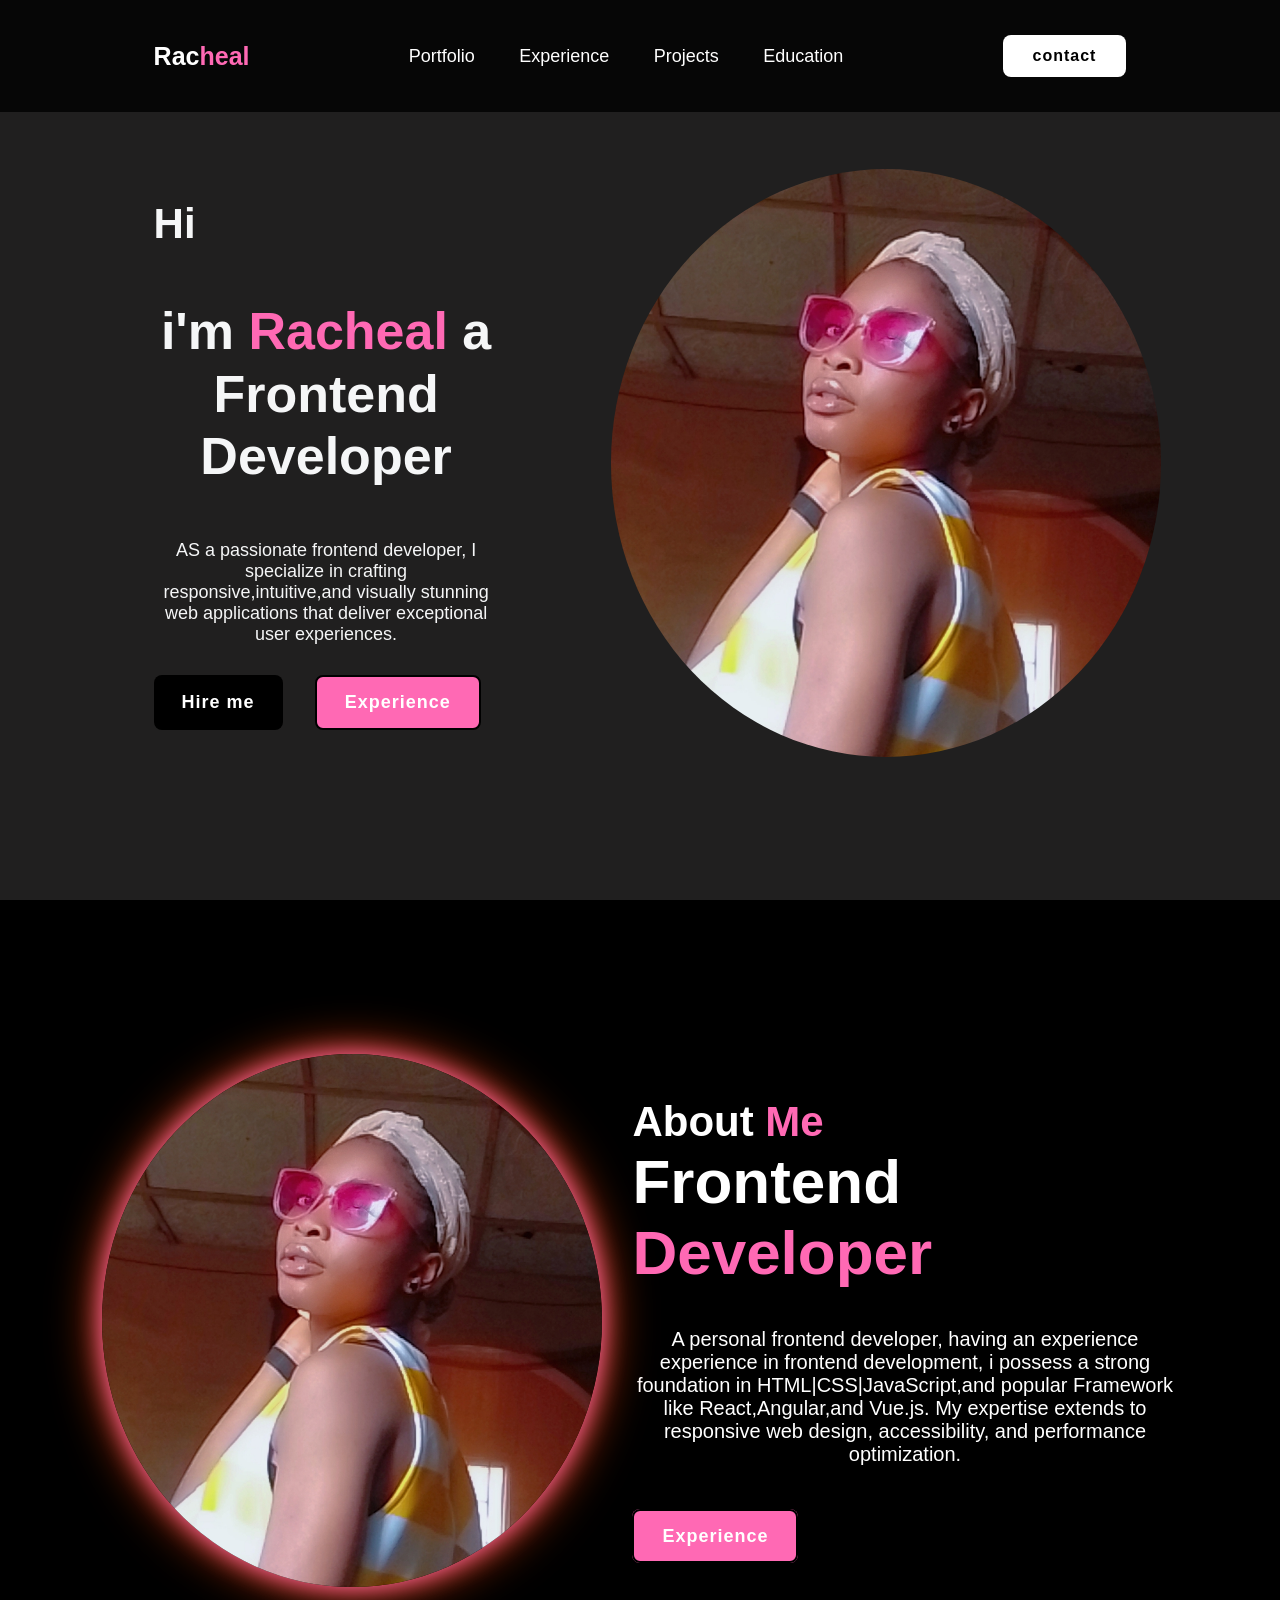
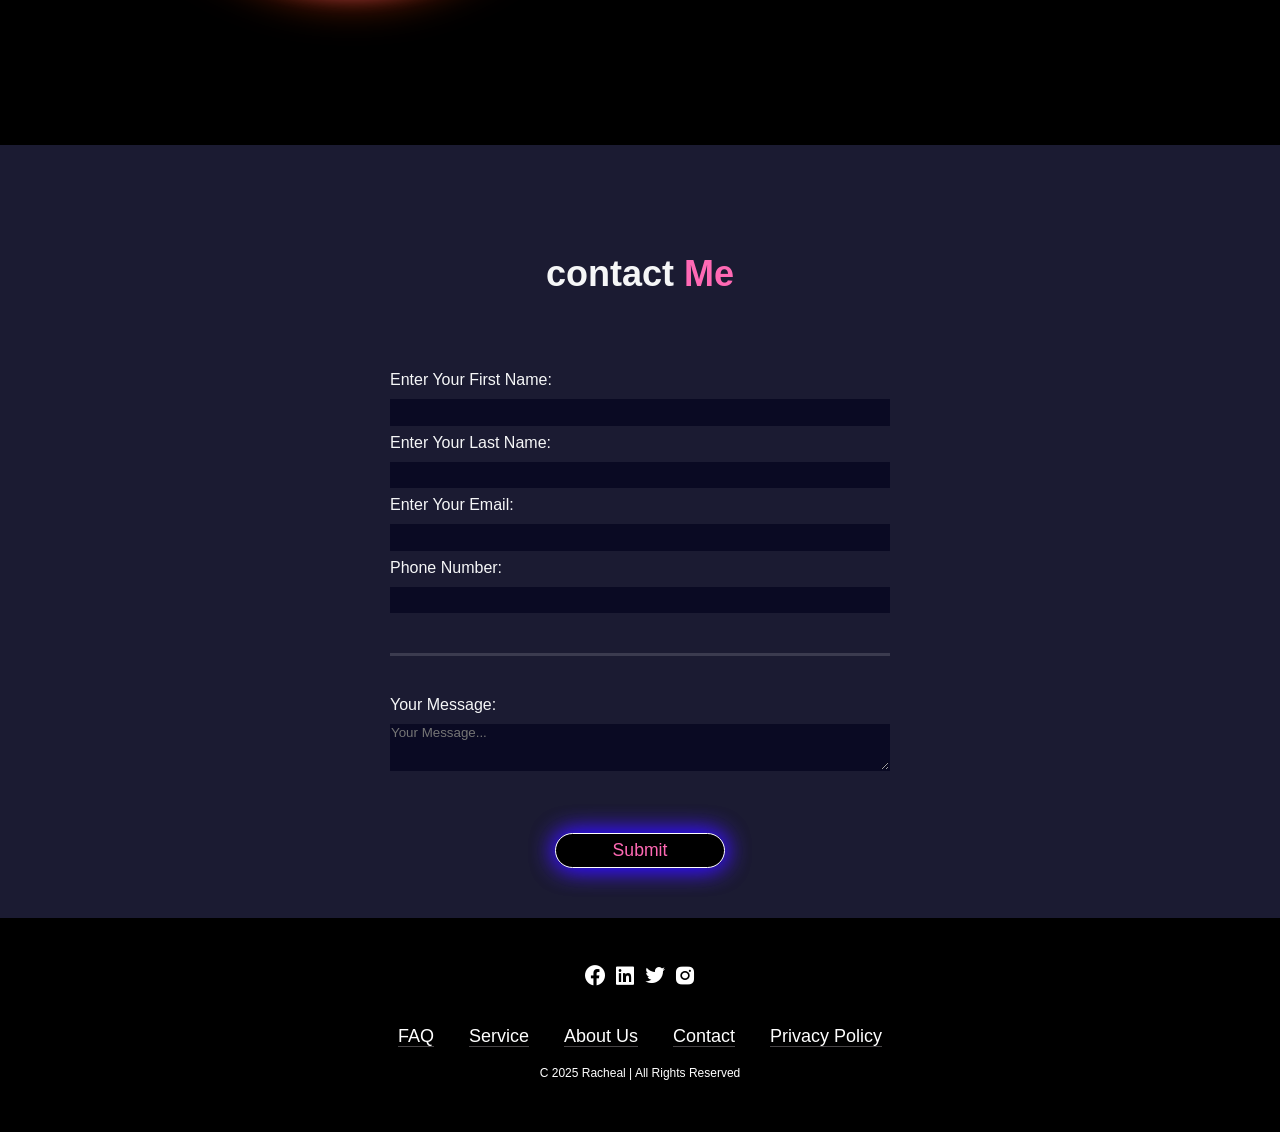
==== Portfolio.html @ 6a811cf7 "my portfolio" ====
<!DOCTYPE html>
<html lang="en">
  <head>
    <meta charset="UTF-8" />
    <meta name="viewport" content="width=device-width, initial-scale=1.0" />
    <title>My Portfolio</title>
    <link
      href="https://unpkg.com/boxicons@2.1.4/css/boxicons.min.css"
      rel="stylesheet"
    />
    <link rel="stylesheet" href="style.css" />
  </head>
  <body>
    <header class="header">
      <a href="#" class="logo">Rac<span>heal</span></a>

      <nav class="navbar">
        <a href="#" class="active">Portfolio</a>
        <a href="#">Experience</a>
        <a href="#">Projects</a>
        <a href="#">Education </a>
      </nav>

      <a href="#" class="contact">contact</a>
    </header>

    <section class="home">
      <div class="home-content">
        <h3>Hi</h3>

        <h1>i'm <span>Racheal</span> a Frontend Developer</h1>

        <p>
          AS a passionate frontend developer, I specialize in crafting responsive,intuitive,and visually stunning web applications that deliver exceptional user experiences.
        </p>

        <div class="btn-box">
          <button class="btn-1">Hire me</button>
          <button class="btn-2">Experience</button>
        </div>
      </div>
      <div class="img-box">
        <img src="image1.jpg" alt="" />
      </div>
    </section>

    <section class="about">
      <div class="about-img">
        <img src="image1.jpg" />
      </div>

      <div class="about-content">
        <h2 class="heading">About  <span>Me</span></h2>
        <h3>Frontend <span>Developer</span></h3>
        <p>
          A personal frontend developer, having an experience experience in frontend development, i possess a strong foundation in HTML|CSS|JavaScript,and popular Framework like React,Angular,and Vue.js. My expertise extends to responsive web design, accessibility, and performance optimization.
        </p>
        <a href="#" class="btn-2">Experience</a>
      </div>
    </section>

    <section class="contact-form">
      <h2 class="contact-me">contact <span>Me</span></h2>
      <form action='#'>
        <fieldset>
          <label for="first-name">Enter Your First Name: <input id="first-name" name="first-name" type="text" required /></label>
          <label for="last-name">Enter Your Last Name: <input id="last-name" name="last-name" type="text" required /></label>
          <label for="email">Enter Your Email: <input id="email" name="email" type="email" required /></label>
          <label for="number">Phone Number:
            <input id="number" name="number" type="number" required>
          </label>
        </fieldset>
        <fieldset>
          </label>
          <label for="Message">Your Message:
            <textarea id="message" name="message" rows="3" cols="30" placeholder="Your Message..."></textarea>
          </label>
        </fieldset>
        </label>
        <input type="submit" value="Submit" />
      </form>
    </section>

    <footer class="footer">
      <div class="social">
        <a href="#"><i class="bx bxl-facebook-circle"></i></a>
        <a href="#"><i class="bx bxl-linkedin-square"></i></a>
        <a href="#"><i class="bx bxl-twitter"></i></a>
        <a href="#"><i class="bx bxl-instagram-alt"></i></a>
      </div>

      <ul>
        <li>
          <a href="#">FAQ</a>
        </li>
        <li>
          <a href="#">Service</a>
        </li>
        <li>
          <a href="#">About Us</a>
        </li>
        <li>
          <a href="#">Contact</a>
        </li>
        <li>
          <a href="#">Privacy Policy</a>
        </li>
      </ul>

      <p class="copyright">C 2025 Racheal | All Rights Reserved</p>
    </footer>
  </body>
</html>
---- style.css ----
* {
    margin: 0;
    padding: 0;
    box-sizing: border-box;
    font-family: 'poppins', sans-serif;
    text-decoration: none;
    list-style: none;
}

.header {
    position: fixed;
    top: 0;
    left: 0;
    width: 100%;
    padding: 35px 12%;
    background: rgba(0, 0, 0, 0.8);
    backdrop-filter: blur(10px);
    display: flex;
    justify-content: space-between;
    align-items: center;
    z-index: 100;
}

.logo {
    font-size: 25px;
    color: white;
    font-weight: 600;
    transition: 0.3s ease;
}

.logo:hover {
    color: hotpink;
    text-shadow: 0 0 25px orangered,
        0 0 25px orangered;
    transform: scale(1, 1);
}

span {
    color: hotpink;
}

.navbar a {
    font-size: 18px;
    color: white;
    font-weight: 500;
    margin: 0 20px;
    border-bottom: 3px solid transparent;
    transition: 0.3s ease;
}

.navbar a:hover .navbar a:active {
    color: hotpink;
    border-radius: 3px solid hotpink;
}

.contact {
    padding: 10px 28px;
    background-color: white;
    color: black;
    border: 2px solid transparent;
    border-radius: 8px;
    font-size: 16px;
    letter-spacing: 1px;
    font-weight: 600;
    transition: 0.3s ease;
}

.contact:hover {
    background-color: hotpink;
    box-shadow: 0 0 25px orangered;
}

.home {
    width: 100%;
    min-height: 100vh;
    background: rgb(32, 31, 31);
    display: flex;
    align-items: center;
    gap: 7em;
    padding: 30px 12% 0;
}

.home-content {
    max-width: 800px;
}

.home-content h3 {
    font-size: 42px;
}

.home-content h1 {
    font-size: 52px;
    line-height: 1.2;
}

.home-content p {
    font-size: 18px;
    margin: 25px 0 30px;
}

.btn-box {
    width: 345px;
    display: flex;
    gap: 2em;
}

.btn-1 {
    padding: 15px 28px;
    background-color: black;
    color: white;
    border: 2px transparent;
    border-radius: 8px;
    font-size: 18px;
    letter-spacing: 1px;
    font-weight: 600;
    transition: o.3 ease;
    cursor: pointer;
}

.btn-1:hover {
    background-color: white;
    color: black;
    border: 2px solid black;
}

.btn-2 {
    padding: 15px 28px;
    background-color: hotpink;
    color: white;
    border: 2px solid black;
    border-radius: 8px;
    font-size: 18px;
    letter-spacing: 1px;
    font-weight: 600;
    transition: o.3 ease;
    cursor: pointer;
}

.btn-2:hover {
    background-color: white;
    color: hotpink;
}

.img-box img {
    border-radius: 50%;
    width: 550px;
    justify-content: flex-end;
}

::-webkit-scrollbar {
    width: 15px;
}

::-webkit-scrollbar-thumb {
    background-color: hotpink;
}

::-webkit-scrollbar-track {
    background-color: rgba(0, 0, 0, 0.6);
    width: 50px;
}

.about {
    display: flex;
    justify-content: space-evenly;
    align-items: center;
    padding: 12% 8%;
    row-gap: 20px;
    column-gap: 30px;
    background: black;
}

.about-img img {
    position: relative;
    width: 500px;
    box-shadow: 0 0 25px hotpink,
        0 0 50px orangered;
    border-radius: 50%;
}

.about-content h2 {
    text-align: left;
    color: white;
    font-size: 42px;
}

.about-content h3 {
    font-size: 62px;
    color: white;
}

.about-content p {
    color: white;
    font-size: 20px;
    margin: 2em 0 3em;
}

.contact-form h2 {
    text-align: center;
    margin-top: 3em;
    margin-bottom: 1em;
    font-size: 36px;
}

body {
    width: 100%;
    height: 100vh;
    margin: 0;
    background-color: #1b1b32;
    color: #f5f6f7;
    font-family: Tahoma;
    font-size: 16px;
  }
  
  h1, p {
    margin: 1em auto;
    text-align: center;
  }
  
  form {
    width: 60vw;
    max-width: 500px;
    min-width: 300px;
    margin: 0 auto;
    padding-bottom: 2em;
  }
  
  fieldset {
    border: none;
    padding: 2rem 0;
    border-bottom: 3px solid #3b3b4f;
  }
  
  fieldset:last-of-type {
    border-bottom: none;
  }
  
  label {
    display: block;
    margin: 0.5rem 0;
  }
  
  input,
  textarea,
  select {
    margin: 10px 0 0 0;
    width: 100%;
    min-height: 2em;
  }
  
  input, textarea {
    background-color: #0a0a23;
    border: 1px solid #0a0a23;
    color: #ffffff;
  }
  
  .inline {
    width: unset;
    margin: 0 0.5em 0 0;
    vertical-align: middle;
  }
  
  input[type="submit"] {
    display: block;
    width: 30px;
    margin: 1em auto;
    height: 2em;
    font-size: 1.1rem;
    background-color: black;
    border-color: white;
    min-width: 170px;
    color: hotpink;
    border-radius: 30px;
    box-shadow: 0 0 25px blue,
        0 0 25px blueviolet;
  }
  input[type="submit"]:hover{
    color: black;
    background-color: hotpink;
    box-shadow: 0 0 25px rgb(21, 122, 204),
    0 0 25px rgb(87, 62, 83);
  }
  
.footer {
    position: relative;
    bottom: 0;
    width: 100%;
    padding: 40px 0;
    background-color: black;
}

.footer .social {
    text-align: center;
    padding-bottom: 25px;
    color: white;
}

.footer .social a {
    font-size: 24px;
    color: white;
    line-height: 38px;
    display: inline-block;
    text-align: center;
    border-radius: 50%;
    margin: 0.8px;
    box-shadow: inset(0 0 10px orangered, 0 0 10px pink);
}

.footer .social a:hover {
    transform: scale(1, 1)translateY(-10px);
    color: blue;
    border: 1px solid;
}

.footer ul {
    margin-top: 0;
    padding: 0;
    font-size: 18px;
    line-height: 1.6;
    margin-bottom: 0;
    text-align: center;
}

.footer ul li a {
    color: white;
    border-bottom: 3px solid transparent;
    transition: 0.3s ease;
}

.footer ul li a {
    border-bottom: 1px solid rgb(71, 68, 70);
}

.footer ul li {
    display: inline-block;
    padding: 0 15px;
}

.footer .copyright {
    margin-top: 15px;
    text-align: center;
    font-size: 12px;
    color: white;
}
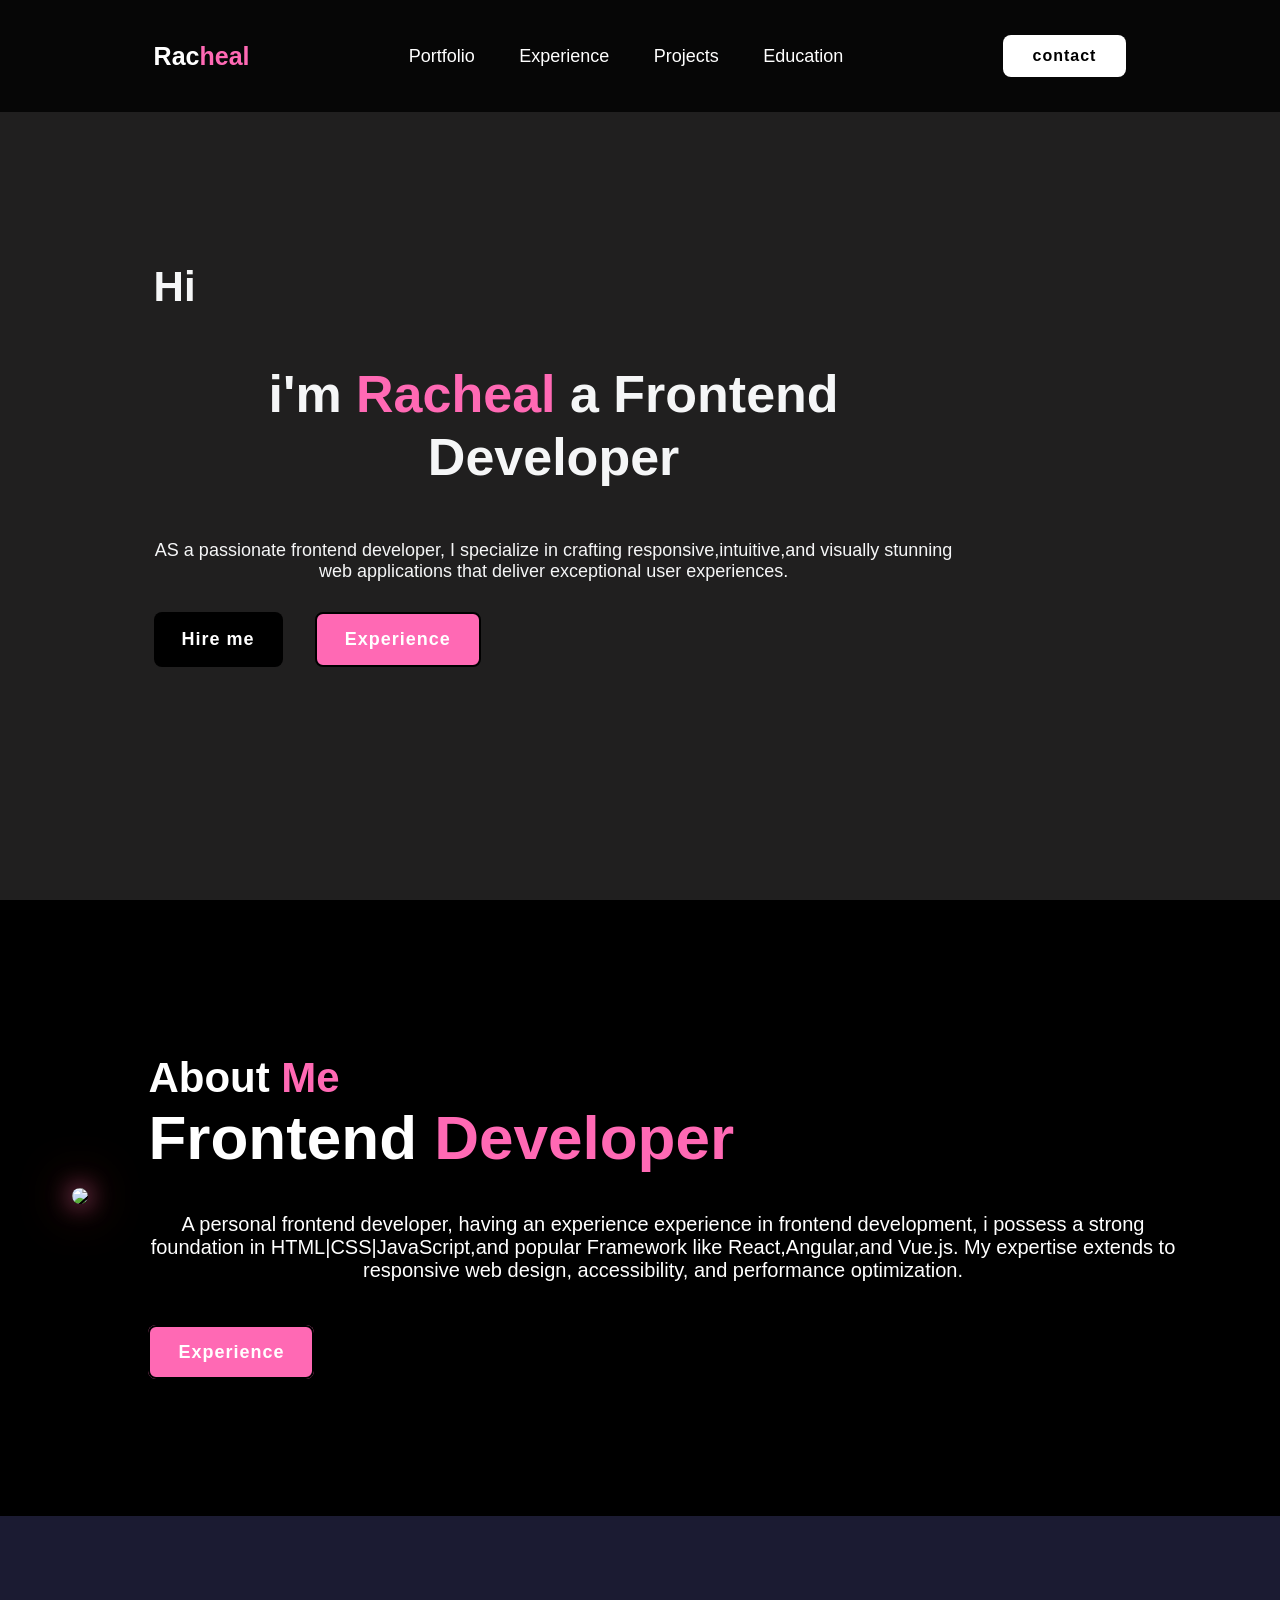
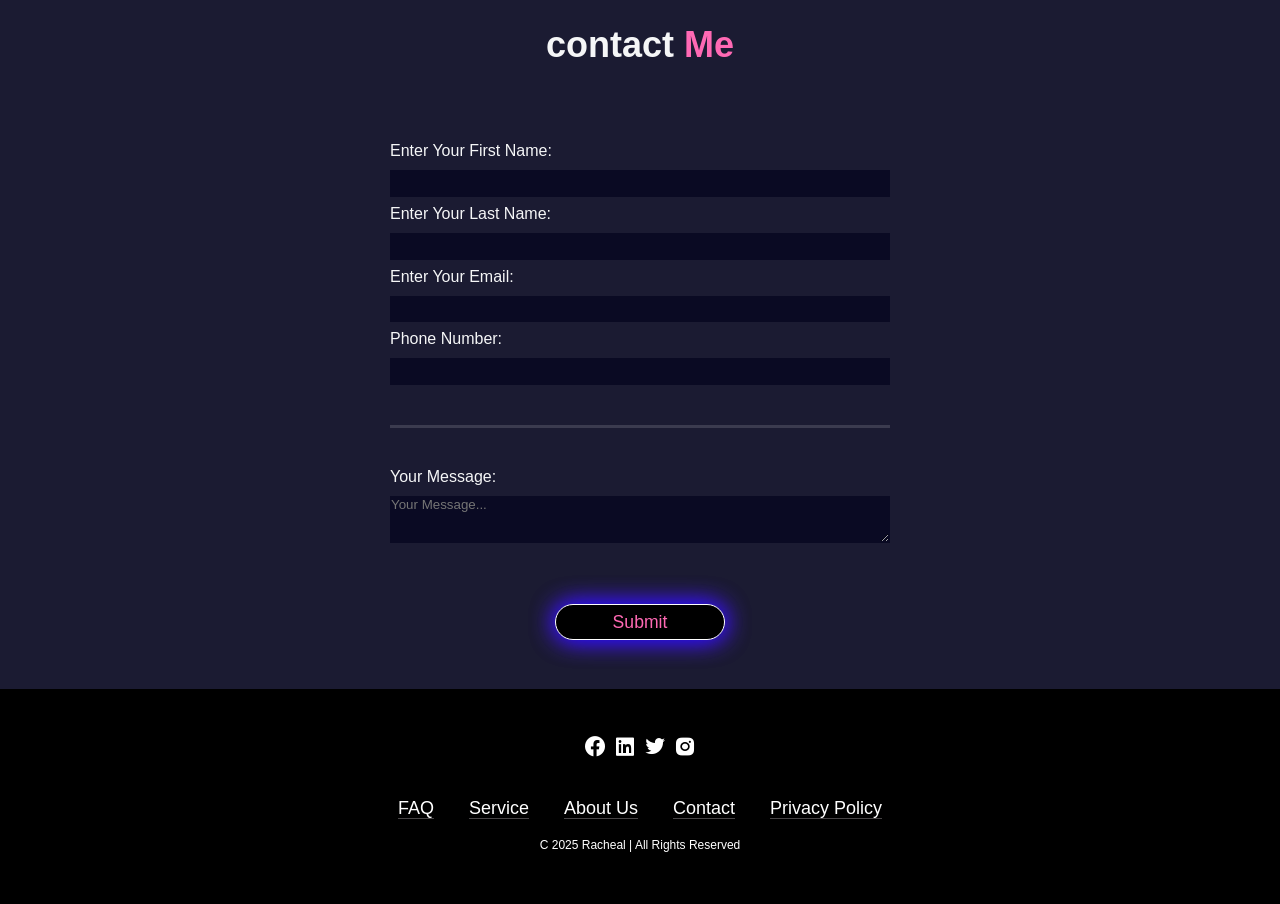
==== commit b81e183b: "calculator" ====
--- a/Portfolio.html
+++ b/Portfolio.html
@@ -83,10 +83,11 @@
 
     <footer class="footer">
       <div class="social">
-        <a href="#"><i class="bx bxl-facebook-circle"></i></a>
-        <a href="#"><i class="bx bxl-linkedin-square"></i></a>
+        <a href="https://www.facebook.com/destiny.olayode"><i class="bx bxl-facebook-circle"></i></a>
+        <a href="https://www.linkedin.com/in/racheal-oluwayemisi-olayode-3060a0340?utm_source=share&utm_campaign=share
+        -via&utm_content=profile&utm_medium=android_app"><i class="bx bxl-linkedin-square"></i></a>
         <a href="#"><i class="bx bxl-twitter"></i></a>
-        <a href="#"><i class="bx bxl-instagram-alt"></i></a>
+        <a href="https://www.instagram.com/oluwayemisi_01?igsh=MWUya2tvc2FwM2htbg"><i class="bx bxl-instagram-alt"></i></a>
       </div>
 
       <ul>
--- a/style.css
+++ b/style.css
@@ -176,6 +176,8 @@
     box-shadow: 0 0 25px hotpink,
         0 0 50px orangered;
     border-radius: 50%;
+    right: 30px;
+    bottom: 10px;
 }
 
 .about-content h2 {
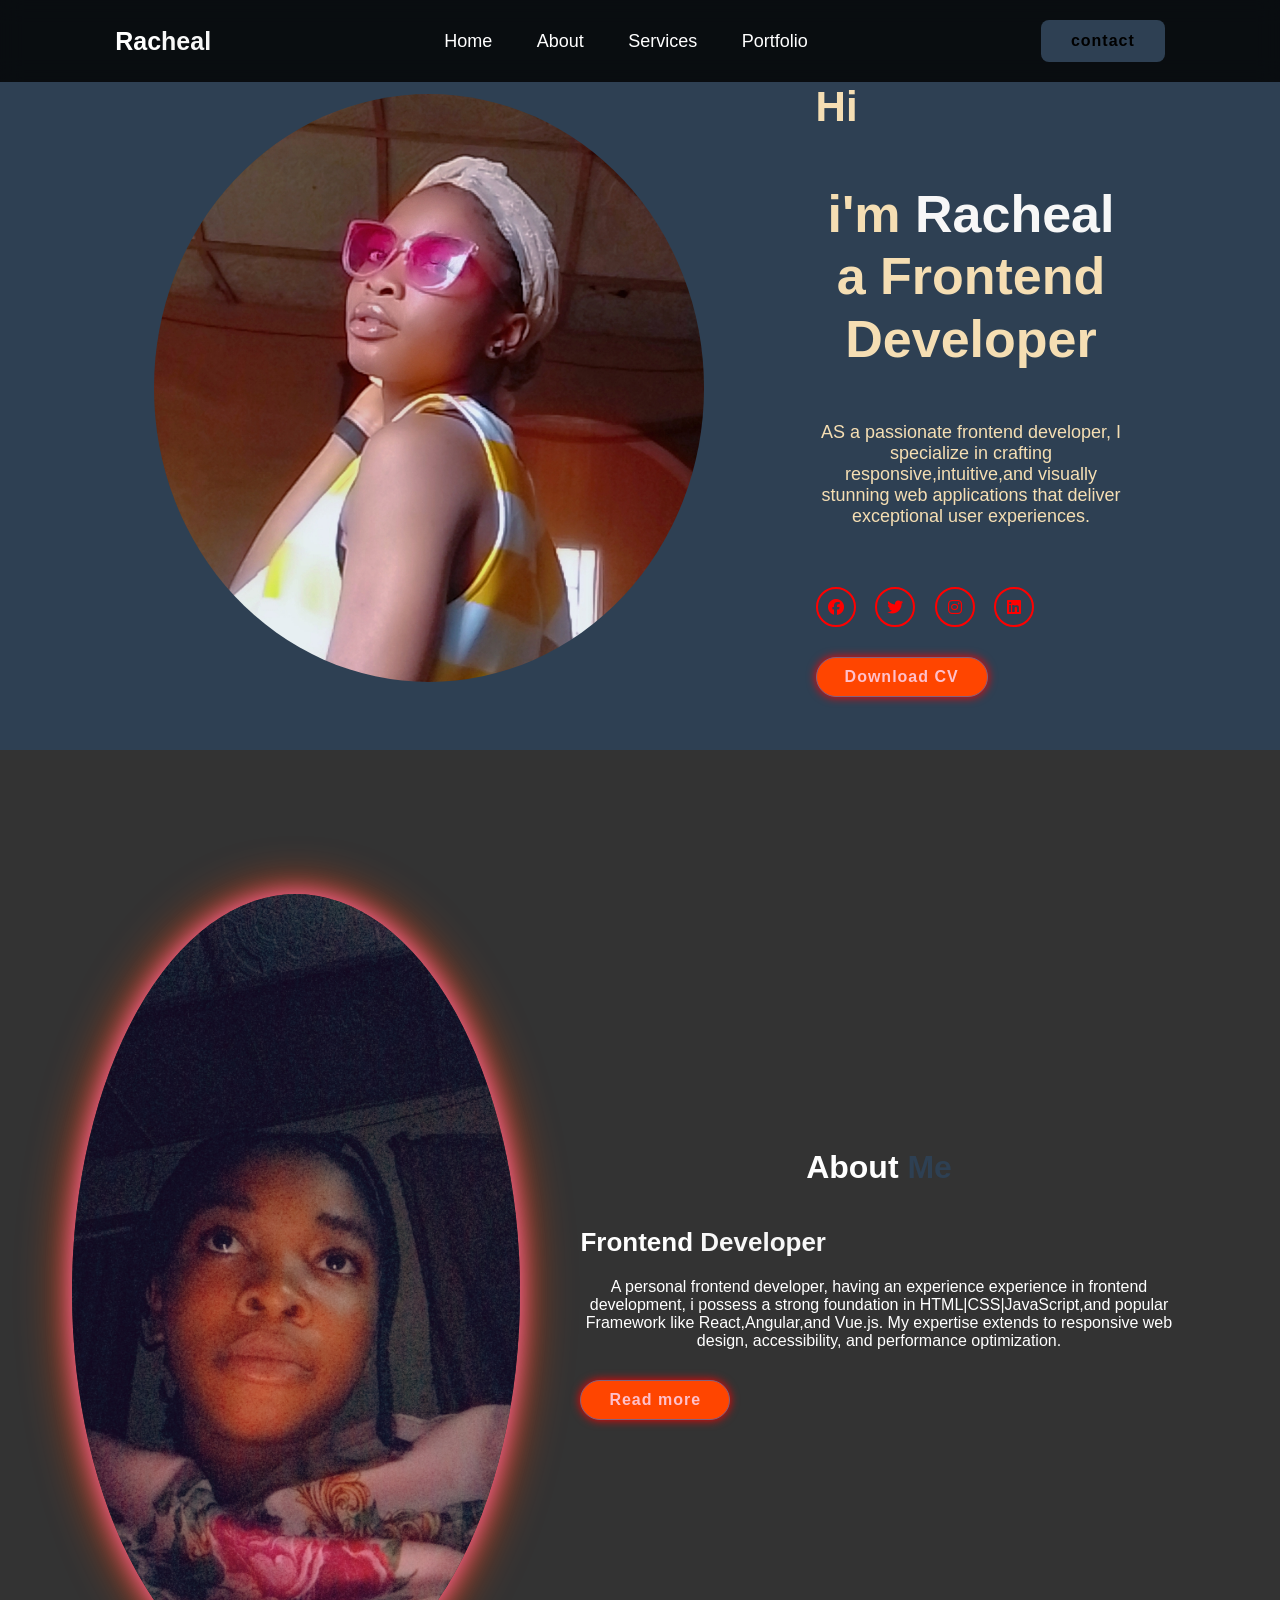
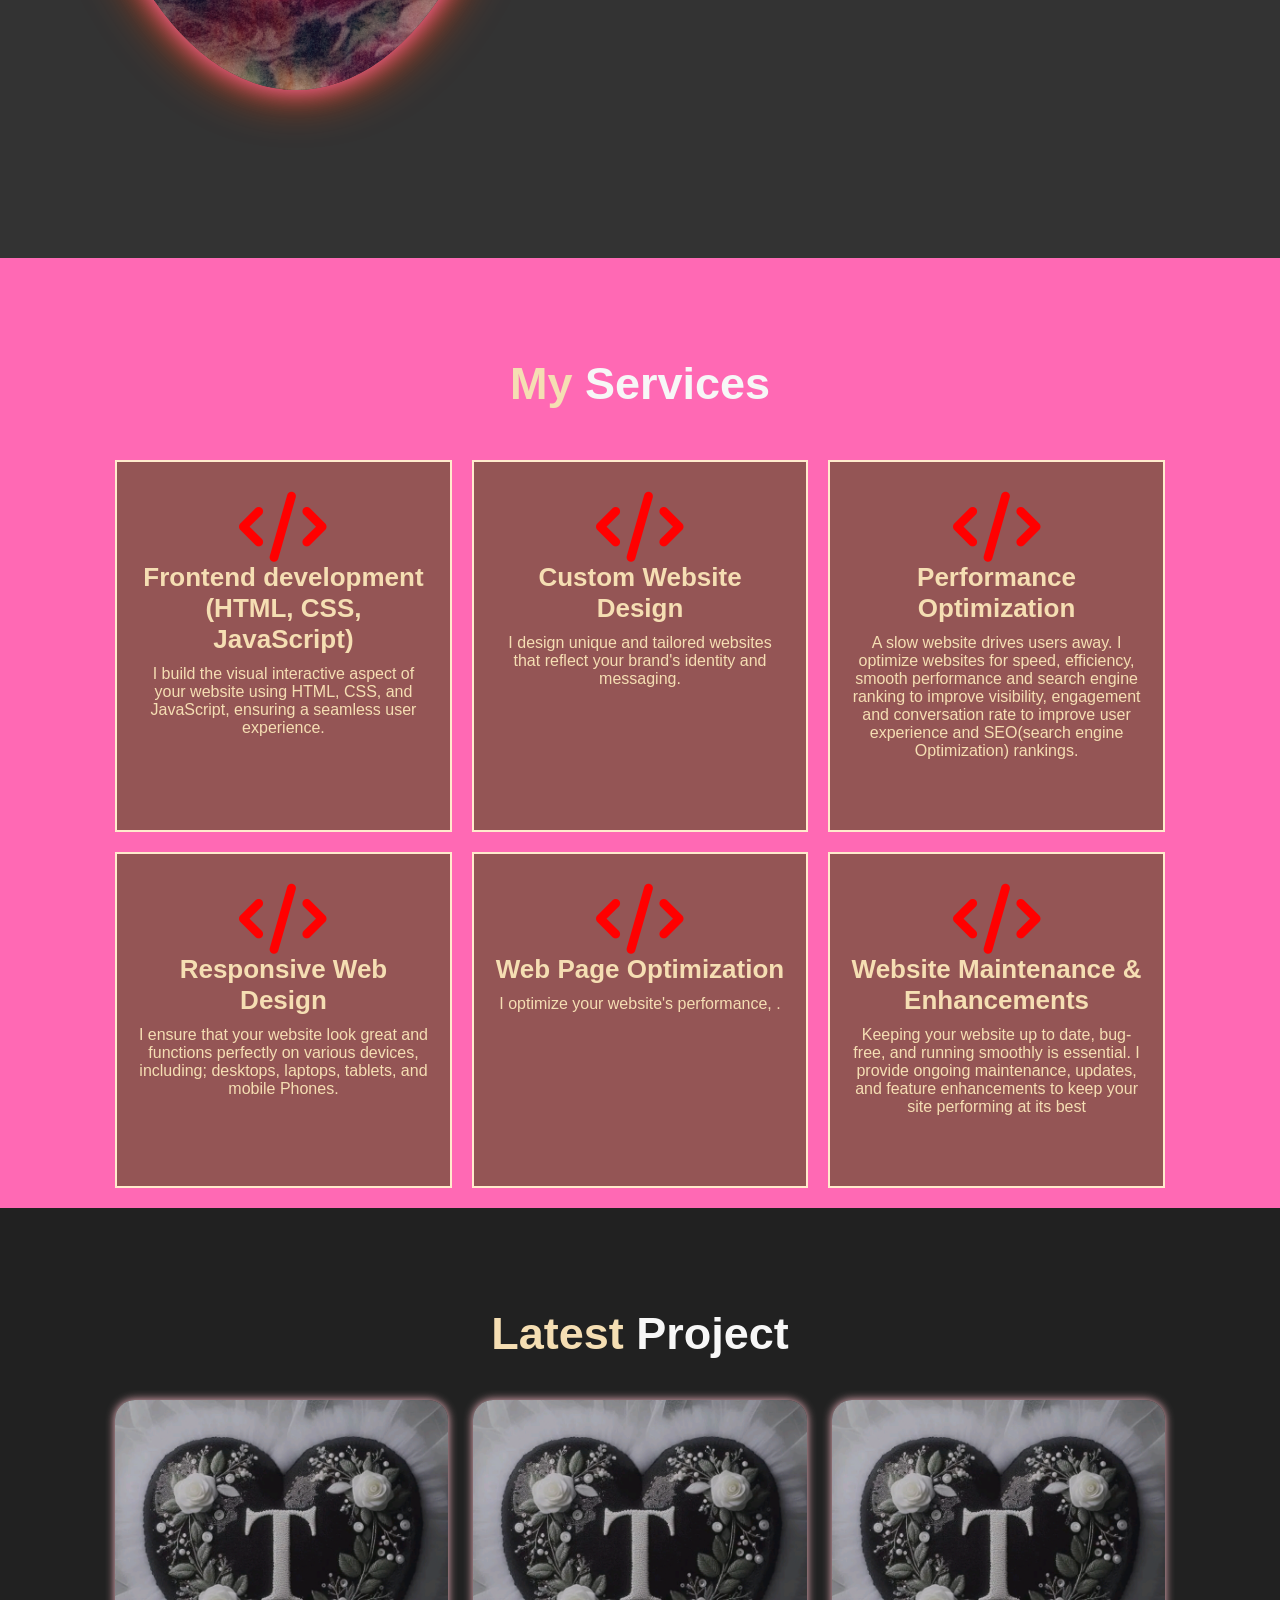
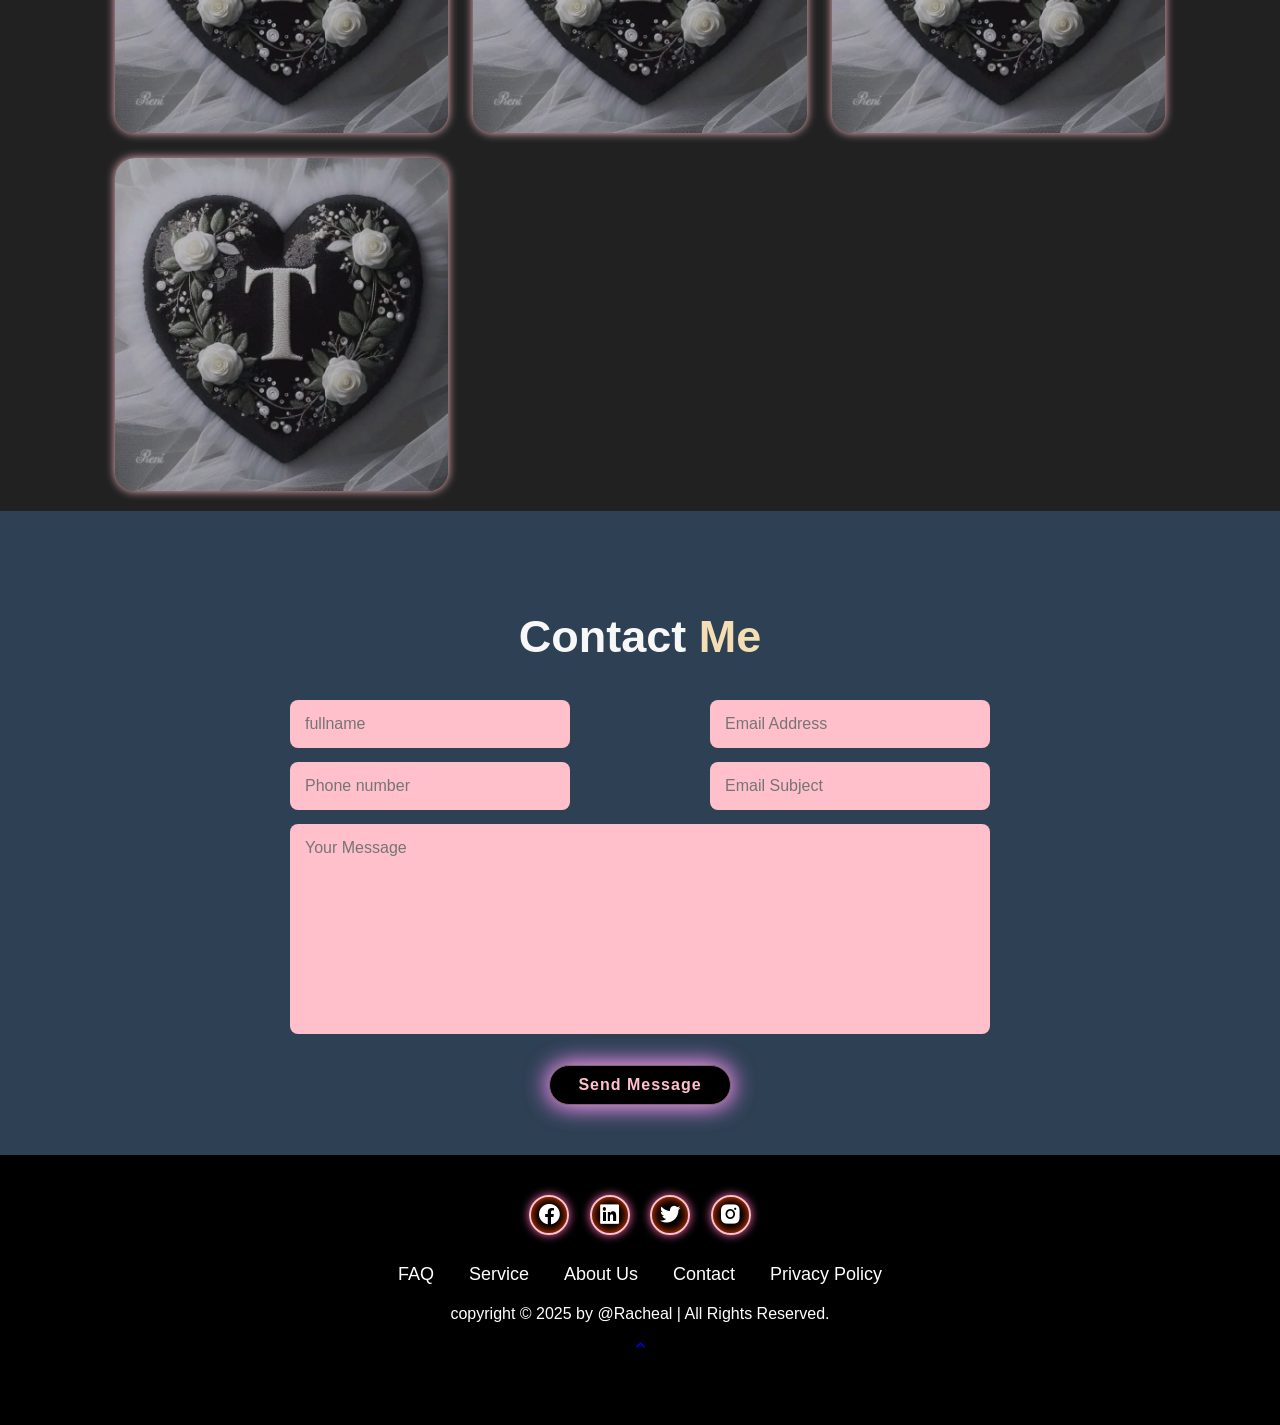
==== commit f4b8ae1e: "portfolio" ====
--- a/Portfolio.html
+++ b/Portfolio.html
@@ -8,6 +8,7 @@
       href="https://unpkg.com/boxicons@2.1.4/css/boxicons.min.css"
       rel="stylesheet"
     />
+    <link rel="stylesheet" href="https://cdnjs.cloudflare.com/ajax/libs/font-awesome/6.7.2/css/all.min.css" />
     <link rel="stylesheet" href="style.css" />
   </head>
   <body>
@@ -15,16 +16,17 @@
       <a href="#" class="logo">Rac<span>heal</span></a>
 
       <nav class="navbar">
-        <a href="#" class="active">Portfolio</a>
-        <a href="#">Experience</a>
-        <a href="#">Projects</a>
-        <a href="#">Education </a>
+        <a href="#home">Home</a>
+        <a href="#about">About</a>
+        <a href="#service">Services</a>
+        <a href="#portfolio">Portfolio </a>
       </nav>
 
-      <a href="#" class="contact">contact</a>
+      <a href="#contact" class="contact1">contact</a>
     </header>
 
-    <section class="home">
+    <!--Home section-->
+    <section class="home" id="home">
       <div class="home-content">
         <h3>Hi</h3>
 
@@ -33,82 +35,190 @@
         <p>
           AS a passionate frontend developer, I specialize in crafting responsive,intuitive,and visually stunning web applications that deliver exceptional user experiences.
         </p>
-
-        <div class="btn-box">
-          <button class="btn-1">Hire me</button>
-          <button class="btn-2">Experience</button>
-        </div>
+        <div class="social-media">
+          <a href="https://www.facebook.com/destiny.olayode"><i class="fa-brands fa-facebook"></i></a>
+          <a href="https://x.com/destinifeoluwa?s=09"><i class="fa-brands fa-twitter"></i></a>
+          <a href="https://www.instagram.com/oluwayemisi_01?igsh=MWUya2tvc2FwM2htbg"><i class="fa-brands fa-instagram"></i></a>
+          <a href="https://www.linkedin.com/in/racheal-oluwayemisi-olayode-3060a0340?utm_source=share&utm_campaign=share
+          -via&utm_content=profile&utm_medium=android_app"><i class="fa-brands fa-linkedin"></i></a>
+        </div>
+        <a href="Racheal CV_102833.pdf" class="btn">Download CV</a>
       </div>
       <div class="img-box">
         <img src="image1.jpg" alt="" />
       </div>
     </section>
 
-    <section class="about">
+    <!--About Section-->
+
+    <section class="about" id="about">
       <div class="about-img">
-        <img src="image1.jpg" />
+        <img src="image2.jpg" />
       </div>
 
       <div class="about-content">
-        <h2 class="heading">About  <span>Me</span></h2>
+        <h2 class="heading"> About  <span>Me</span></h2>
         <h3>Frontend <span>Developer</span></h3>
         <p>
           A personal frontend developer, having an experience experience in frontend development, i possess a strong foundation in HTML|CSS|JavaScript,and popular Framework like React,Angular,and Vue.js. My expertise extends to responsive web design, accessibility, and performance optimization.
         </p>
-        <a href="#" class="btn-2">Experience</a>
-      </div>
-    </section>
-
-    <section class="contact-form">
-      <h2 class="contact-me">contact <span>Me</span></h2>
-      <form action='#'>
-        <fieldset>
-          <label for="first-name">Enter Your First Name: <input id="first-name" name="first-name" type="text" required /></label>
-          <label for="last-name">Enter Your Last Name: <input id="last-name" name="last-name" type="text" required /></label>
-          <label for="email">Enter Your Email: <input id="email" name="email" type="email" required /></label>
-          <label for="number">Phone Number:
-            <input id="number" name="number" type="number" required>
-          </label>
-        </fieldset>
-        <fieldset>
-          </label>
-          <label for="Message">Your Message:
-            <textarea id="message" name="message" rows="3" cols="30" placeholder="Your Message..."></textarea>
-          </label>
-        </fieldset>
-        </label>
-        <input type="submit" value="Submit" />
+        <a href="#" class="btn">Read more</a>
+      </div>
+    </section>
+
+    <!--Service section-->
+
+    <section class="service" id="service">
+      <h2 class="heading">My <span>Services</span></h2>
+
+      <div class="services-container">
+
+        <div class="services-box">
+          <i class="fa-solid fa-code"></i>
+          <h3>Frontend development (HTML, CSS, JavaScript)</h3>
+          <p>I build the visual interactive aspect of your website using HTML, CSS, and JavaScript, ensuring a seamless user experience.</p>
+        </div>
+
+        <div class="services-box">
+          <i class="fa-solid fa-code"></i>
+          <h3>Custom Website Design</h3>
+          <p>I design unique and tailored websites that reflect your brand's identity and messaging.</p>
+        </div>
+
+        <div class="services-box">
+          <i class="fa-solid fa-code"></i>
+          <h3>Performance Optimization</h3>
+          <p>A slow website drives users away. I optimize websites for speed, efficiency, smooth performance and search engine ranking to improve visibility, engagement and conversation rate to improve user experience and SEO(search engine Optimization) rankings.</p>
+        </div>
+
+        <div class="services-box">
+          <i class="fa-solid fa-code"></i>
+          <h3>Responsive Web Design</h3>
+          <p>I ensure that your website look great and functions perfectly on various devices, including; desktops, laptops, tablets, and mobile Phones.</p>
+        </div>
+
+        <div class="services-box">
+          <i class="fa-solid fa-code"></i>
+          <h3>Web Page Optimization</h3>
+          <p>I optimize your website's performance, .</p>
+        </div>
+
+        <div class="services-box">
+          <i class="fa-solid fa-code"></i>
+          <h3>Website Maintenance & Enhancements</h3>
+          <p>Keeping your website up to date, bug-free, and running smoothly is essential. I provide ongoing maintenance, updates, and feature enhancements to keep your site performing at its best</p>
+        </div>
+      </div>
+    </section>
+
+    <!--Portfolio section-->
+
+    <section class="portfolio" id="portfolio">
+      <h2 class="heading">Latest <span>Project</span></h2>
+
+      <div class="portfolio-container">
+        <div class="portfolio-box">
+          <img src="port1.jpg" alt="" width="100%">
+          <div class="portfolio-layer">
+            <h1>Skill Acquisition Website</h1>
+            <p>A website to enrol for diffrent skill programmes, such as; Web development, Hair making, Photography, e.t.c </p>
+            <a href="https://github.com/ifeoluwayemisi/Racheal-Oluwayemisi-folder"><i class="fa-solid fa-up-right-from-square"></i></a>
+          </div>
+        </div>
+
+        <div class="portfolio-box">
+         <img src="port1.jpg" alt="" width="100%">
+          <div class="portfolio-layer">
+            <h1>Medical Website expertise</h1>
+            <p>Hospital Websites,medical blogs and more. View my featured projects and expertise in medical website design and development.(not completed)</p>
+            <a href="https://chelle-medics.netify.app/"><i class="fa-solid fa-up-right-from-square"></i></a>
+          </div>
+        </div>
+
+        <div class="portfolio-box">
+          <img src="port1.jpg" alt="" width="100%">
+          <div class="portfolio-layer">
+            <h1>Calculator projects</h1>
+            <p>Custom Calculator design and development for quiz and for emergency use.</p>
+            <a href="https://ray-chelle-ife.netfy.app/"><i class="fa-solid fa-up-right-from-square"></i></a>
+          </div>
+        </div>
+
+        <div class="portfolio-box">
+          <img src="port1.jpg" alt="" width="100%">
+          <div class="portfolio-layer">
+            <h1>E-commerce Landing Page</h1>
+            <p>Developed a custom e-commerce websites with shopping cart(Still on It).</p>
+            <a href="https://github.com/ifeoluwayemisi/CODSOFT"><i class="fa-solid fa-up-right-from-square"></i></a>
+          </div>
+        </div>
+
+      </div>
+    </section>
+
+    <!--Contact section-->
+
+    <section class="contact"  id="contact">
+      <h2 class="heading"><span>Contact</span> Me</h2>
+
+      <form name="contact" method="POST" data-netlify="true" action="/thank-you">
+        <input type="hidden" name="form-name" value="contact">
+        <div class="input-box">
+          <input type="text" id="name" name="name" placeholder="fullname" required>
+          <input type="email" id="email" name="email" placeholder="Email Address" required>
+        </div>
+       
+        <div class="input-box">
+          <input type="number" id="number" placeholder="Phone number" required>
+          <input type="text" placeholder="Email Subject">
+        </div>
+
+        <textarea name="" id="" cols="40" rows="10" placeholder="Your Message"></textarea>
+
+        <input type="submit" value="Send Message" class="btn">
       </form>
     </section>
 
-    <footer class="footer">
+    <!--footer section-->
+
+
+  <section class="footer">
+    <footer>
       <div class="social">
         <a href="https://www.facebook.com/destiny.olayode"><i class="bx bxl-facebook-circle"></i></a>
-        <a href="https://www.linkedin.com/in/racheal-oluwayemisi-olayode-3060a0340?utm_source=share&utm_campaign=share
-        -via&utm_content=profile&utm_medium=android_app"><i class="bx bxl-linkedin-square"></i></a>
+        <a href="https://www.linkedin.com/in/racheal-oluwayemisi-olayode-3060a0340?utm_source=share&utm_campaign=share-via&utm_content=profile&utm_medium=android_app"><i class="bx bxl-linkedin-square"></i></a>
         <a href="#"><i class="bx bxl-twitter"></i></a>
         <a href="https://www.instagram.com/oluwayemisi_01?igsh=MWUya2tvc2FwM2htbg"><i class="bx bxl-instagram-alt"></i></a>
       </div>
 
       <ul>
         <li>
-          <a href="#">FAQ</a>
-        </li>
-        <li>
-          <a href="#">Service</a>
-        </li>
-        <li>
-          <a href="#">About Us</a>
-        </li>
-        <li>
-          <a href="#">Contact</a>
-        </li>
-        <li>
-          <a href="#">Privacy Policy</a>
+          <a href="#FAQ">FAQ</a>
+        </li>
+        <li>
+          <a href="#service">Service</a>
+        </li>
+        <li>
+          <a href="#about">About Us</a>
+        </li>
+        <li>
+          <a href="#contact">Contact</a>
+        </li>
+        <li>
+          <a href="#privacy-policy">Privacy Policy</a>
         </li>
       </ul>
-
-      <p class="copyright">C 2025 Racheal | All Rights Reserved</p>
+      <div class="copyright">
+        <div class="footer-text">
+         <p>copyright &copy; 2025 by @Racheal | All Rights Reserved.</p>
+       </div>
+
+       <div class="footer-iconTop">
+         <a href="#home"><i class="fa-solid fa-angle-up"></i></a>
+       </div>
+     </div>
     </footer>
+  </section>
+
   </body>
 </html>
--- a/style.css
+++ b/style.css
@@ -2,9 +2,38 @@
     margin: 0;
     padding: 0;
     box-sizing: border-box;
-    font-family: 'poppins', sans-serif;
+    text-decoration: none;
+    border: none;
+    outline: none;
+    scroll-behavior: smooth;
+    font-family: 'Mumito', sans-serif;
     text-decoration: none;
     list-style: none;
+}
+
+:root{
+    --bg-color: pink;
+    --snd-color: orangered;
+    --main-color:red;
+    --text-color:white;
+}
+
+html{
+    font-size: 62.5%;
+    overflow-x: hidden;
+}
+
+body {
+    height: 100vh;
+    margin: 0;
+    background: blanchedalmond;
+    color: wheat;
+    font-family: Tahoma;
+    font-size: 16px;
+}
+
+section{
+    padding: 10rem 9% 2rem;
 }
 
 .header {
@@ -12,7 +41,7 @@
     top: 0;
     left: 0;
     width: 100%;
-    padding: 35px 12%;
+    padding: 2rem 9%;
     background: rgba(0, 0, 0, 0.8);
     backdrop-filter: blur(10px);
     display: flex;
@@ -36,7 +65,7 @@
 }
 
 span {
-    color: hotpink;
+    color: #f7f7f7;
 }
 
 .navbar a {
@@ -53,9 +82,9 @@
     border-radius: 3px solid hotpink;
 }
 
-.contact {
+.contact1{
     padding: 10px 28px;
-    background-color: white;
+    background-color: #2e4053;
     color: black;
     border: 2px solid transparent;
     border-radius: 8px;
@@ -65,15 +94,14 @@
     transition: 0.3s ease;
 }
 
-.contact:hover {
+.contact1:hover {
     background-color: hotpink;
     box-shadow: 0 0 25px orangered;
 }
 
 .home {
-    width: 100%;
-    min-height: 100vh;
-    background: rgb(32, 31, 31);
+    height: 750px;
+    background: #2e4053;
     display: flex;
     align-items: center;
     gap: 7em;
@@ -82,6 +110,7 @@
 
 .home-content {
     max-width: 800px;
+    order: 2;
 }
 
 .home-content h3 {
@@ -98,47 +127,45 @@
     margin: 25px 0 30px;
 }
 
-.btn-box {
-    width: 345px;
-    display: flex;
-    gap: 2em;
-}
-
-.btn-1 {
-    padding: 15px 28px;
-    background-color: black;
-    color: white;
-    border: 2px transparent;
-    border-radius: 8px;
-    font-size: 18px;
-    letter-spacing: 1px;
+.social-media a{
+    display: inline-flex;
+    justify-content: center;
+    align-items: center;
+    width: 4rem;
+    height: 4rem;
+    background: transparent;
+    border: .2rem solid var(--main-color);
+    border-radius: 50%;
+    color: var(--main-color);
+    margin: 3rem 1.5rem 3rem 0;
+    transition: .5s ease;
+}
+
+.social-media a:hover{
+    background: var(--main-color);
+    color: var(--snd-color);
+    box-shadow: 0 0 1rem var(--main-color);
+}
+
+.btn {
+    display: inline-block;
+    padding: 1rem 2.8rem;
+    background: var(--snd-color);
+    color: var(--bg-color);
+    border: .2px solid rgb(134, 97, 123);
+    border-radius: 4rem;
+    box-shadow: 0 0 1rem var(--main-color);
+    font-size: 1.6rem;
+    letter-spacing: .1rem;
     font-weight: 600;
-    transition: o.3 ease;
+    transition: .5s ease;
     cursor: pointer;
 }
 
-.btn-1:hover {
-    background-color: white;
-    color: black;
-    border: 2px solid black;
-}
-
-.btn-2 {
-    padding: 15px 28px;
-    background-color: hotpink;
-    color: white;
-    border: 2px solid black;
-    border-radius: 8px;
-    font-size: 18px;
-    letter-spacing: 1px;
-    font-weight: 600;
-    transition: o.3 ease;
-    cursor: pointer;
-}
-
-.btn-2:hover {
-    background-color: white;
+.btn:hover {
+    background:var(--bg-color);
     color: hotpink;
+    box-shadow: none;
 }
 
 .img-box img {
@@ -162,39 +189,234 @@
 
 .about {
     display: flex;
-    justify-content: space-evenly;
+    justify-content: center;
     align-items: center;
     padding: 12% 8%;
-    row-gap: 20px;
-    column-gap: 30px;
-    background: black;
+    gap: 20px;
+    gap: 30px;
+    background: #333333;
 }
 
 .about-img img {
     position: relative;
-    width: 500px;
+    width: 35vw;
     box-shadow: 0 0 25px hotpink,
         0 0 50px orangered;
-    border-radius: 50%;
     right: 30px;
     bottom: 10px;
+    border-radius: 50%;
+}
+
+.about-content p{
+    font-size: large;
 }
 
 .about-content h2 {
     text-align: left;
     color: white;
-    font-size: 42px;
+    line-height: 1.2;
+    font-size: xx-large;
 }
 
 .about-content h3 {
-    font-size: 62px;
-    color: white;
+    font-size: 2.6rem;
+    color: white;
+}
+
+.about-content .heading{
+    text-align: center;
+    font-weight: bolder;
+    position: relative;
+    bottom: 40px;
+}
+
+.about-content .heading span{
+    color: #2e4053;
+}
+
+.heading{
+    text-align: center;
+    font-size: 4.5rem;
 }
 
 .about-content p {
     color: white;
-    font-size: 20px;
-    margin: 2em 0 3em;
+    font-size: 1.6rem;
+    margin: 2rem 0 3rem;
+}
+.service{
+    background: #ff69b4;
+}
+
+.service h2{
+    margin-bottom: 5rem;
+}
+
+.services-container{
+    display: flex;
+    justify-content: center;
+    text-align: center;
+    flex-wrap: wrap;
+    gap: 2rem;
+}
+.services-container .services-box{
+    flex: 1 1 30rem;
+    background: #945555;
+    padding: 3rem 2rem 4rem;
+    text-align: center;
+    border: .2rem solid blanchedalmond;
+    transition: .5s ease;
+}
+
+.services-container .services-box:hover{
+    border-color: bisque;
+    transform: scale(1.02)
+}
+
+.services-box i{
+    font-size: 7rem;
+    color: var(--main-color);
+}
+
+.services-box h3{
+    font-size: 2.6rem;
+}
+
+.services-box p{
+    font-size: 1.6rem;
+    margin: 1rem 0 3rem;
+}
+
+.portfolio{
+    background: #212121;
+}
+
+.portfolio h2{
+    margin-bottom: 4rem;
+}
+
+.portfolio-container{
+    display: grid;
+    grid-template-columns: repeat(3, 1fr);
+    align-items: center;
+    gap: 2.5rem;
+}
+
+.portfolio-container .portfolio-box{
+    position: relative;
+    border-radius: 2rem;
+    box-shadow: 0 0 1rem var(--bg-color);
+    overflow: hidden;
+    display: flex;
+}
+
+.portfolio-box img{
+    width: 100%;
+    transition: .5s ease;
+    opacity: 0.7;
+}
+
+.portfolio-box:hover img{
+    transform: scale(1.1);
+    opacity: 0.2;
+}
+
+.portfolio-box .portfolio-layer{
+    position: absolute;
+    bottom: 0;
+    left: 0;
+    width: 100%;
+    height: 100%;
+    background: linear-gradient(rgba(0, 0, 0, 0.1) var(--main-color));
+    display: flex;
+    justify-content: center;
+    align-items: center;
+    flex-direction: column;
+    text-align: center;
+    padding: 0.4rem;
+    transform: translateY(100%);
+    transition: .5s ease;
+}
+
+.portfolio-box:hover .portfolio-layer{
+    transform: translateY(0);
+}
+
+.portfolio-layer h4{
+    font-size: 3rem;
+}
+
+.portfolio-layer p{
+    font-size: 1.6rem;
+    margin: .3rem 0 1rem;
+}
+
+.portfolio-layer a{
+    display: inline-flex;
+    justify-content: center;
+    align-items: center;
+    width: 5rem;
+    background: rgb(70, 68, 66);
+    border-radius: 50%;
+}
+
+.portfolio-layer a i{
+    font-size: 2rem;
+    color: var(--bg-color);
+}
+
+.contact h2{
+    margin-bottom: 3rem;
+}
+
+.contact{
+    background: #2e4053;
+}
+
+.contact form{
+    max-width: 70rem;
+    margin: 1rem auto;
+    text-align: center;
+    margin-bottom: 3rem;
+}
+
+.contact form .input-box{
+    display: flex;
+    justify-content: space-between;
+    flex-wrap: wrap;
+}
+
+.contact form .input-box input,
+.contact form textarea{
+    width: 100%;
+    padding: 1.5rem;
+    font-size: 1.6rem;
+    color: white;
+    background: var(--bg-color);
+    border-radius: .8rem;
+    margin: .7rem 0;
+}
+
+.contact form .input-box input{
+    width: 40%;
+}
+
+.contact form textarea{
+    resize: none;
+}
+
+.contact form .btn{
+    margin-top: 2rem;
+    cursor: pointer;
+    height: 50%;
+    box-shadow: 0 0 25px pink,
+    0 0 25px blueviolet;
+    background-color: black;
+}
+
+.contact form .btn:hover{
+    background: #f7f7f7;
+    transition: 2s ease;
 }
 
 .contact-form h2 {
@@ -204,143 +426,216 @@
     font-size: 36px;
 }
 
-body {
-    width: 100%;
-    height: 100vh;
-    margin: 0;
-    background-color: #1b1b32;
-    color: #f5f6f7;
-    font-family: Tahoma;
-    font-size: 16px;
-  }
-  
   h1, p {
     margin: 1em auto;
     text-align: center;
-  }
-  
-  form {
-    width: 60vw;
-    max-width: 500px;
-    min-width: 300px;
-    margin: 0 auto;
-    padding-bottom: 2em;
-  }
-  
-  fieldset {
-    border: none;
-    padding: 2rem 0;
-    border-bottom: 3px solid #3b3b4f;
-  }
-  
-  fieldset:last-of-type {
-    border-bottom: none;
-  }
-  
-  label {
-    display: block;
-    margin: 0.5rem 0;
-  }
-  
-  input,
-  textarea,
-  select {
-    margin: 10px 0 0 0;
-    width: 100%;
-    min-height: 2em;
-  }
-  
-  input, textarea {
-    background-color: #0a0a23;
-    border: 1px solid #0a0a23;
-    color: #ffffff;
-  }
-  
-  .inline {
-    width: unset;
-    margin: 0 0.5em 0 0;
-    vertical-align: middle;
-  }
-  
-  input[type="submit"] {
-    display: block;
-    width: 30px;
-    margin: 1em auto;
-    height: 2em;
-    font-size: 1.1rem;
-    background-color: black;
-    border-color: white;
-    min-width: 170px;
-    color: hotpink;
-    border-radius: 30px;
-    box-shadow: 0 0 25px blue,
-        0 0 25px blueviolet;
-  }
-  input[type="submit"]:hover{
-    color: black;
-    background-color: hotpink;
-    box-shadow: 0 0 25px rgb(21, 122, 204),
-    0 0 25px rgb(87, 62, 83);
-  }
-  
-.footer {
+  }  
+
+  .footer{
     position: relative;
     bottom: 0;
     width: 100%;
     padding: 40px 0;
     background-color: black;
-}
-
-.footer .social {
+    height: 30%;
+  }
+
+  .footer .social{
     text-align: center;
     padding-bottom: 25px;
     color: white;
-}
-
-.footer .social a {
-    font-size: 24px;
-    color: white;
+  }
+
+  .footer .social a{
+    font-size: 25px;
+    color: white;
+    border: 2px solid pink;
+    width: 40px;
+    height: 40px;
     line-height: 38px;
     display: inline-block;
     text-align: center;
     border-radius: 50%;
-    margin: 0.8px;
-    box-shadow: inset(0 0 10px orangered, 0 0 10px pink);
-}
-
-.footer .social a:hover {
-    transform: scale(1, 1)translateY(-10px);
-    color: blue;
-    border: 1px solid;
-}
-
-.footer ul {
+    margin: 0 8px;
+    box-shadow: inset 0 0 10px orangered, 0 0 10px hotpink;
+    transition: 0.3s ease;
+  }
+
+  .footer .social a:hover{
+    transform: scale(1,2)translateY(-2px);
+    color: pink;
+    border: 2px solid pink;
+  }
+
+  .footer ul{
     margin-top: 0;
     padding: 0;
     font-size: 18px;
     line-height: 1.6;
     margin-bottom: 0;
     text-align: center;
-}
-
-.footer ul li a {
+  }
+
+.footer ul li a{
     color: white;
     border-bottom: 3px solid transparent;
-    transition: 0.3s ease;
-}
-
-.footer ul li a {
-    border-bottom: 1px solid rgb(71, 68, 70);
-}
-
-.footer ul li {
+    transition: 0.2 ease;
+}
+
+.footer ul li a:hover{
+    border-bottom: 2.5px solid hotpink;
+}
+
+.footer ul li{
     display: inline-block;
     padding: 0 15px;
 }
 
-.footer .copyright {
+.footer .copyright{
     margin-top: 15px;
     text-align: center;
     font-size: 12px;
     color: white;
+}
+
+  .footer-text{
+    font-size: 1.6rem;
+  }
+
+  .footer-icontop{
+    display: inline-flex;
+    justify-content: center;
+    align-items: center;
+    padding: .8rem 1rem;
+    background: var(--main-color);
+    border-radius: .8rem;
+    transition: .5s ease;
+  }
+
+  .footer-icontop a:hover{
+    box-shadow: var(--bg-color-);
+  }
+
+  .footer-icontop a i{
+    font-size: 2.4rem;
+    color: var(--snd-color);
+  }
+
+  /*BREAKPOINT*/
+  @media(max-width: 1200px) {
+     html {
+         font-size: 55%;
+     }
+} 
+
+@media (max-width: 991px) {
+    header{
+        padding: 2rem 3%;
+    }
+
+    section{
+        padding: 16rem 3%;
+    }
+
+    .service{
+        padding: 7rem;
+    }
+
+    .portfolio{
+        padding-bottom: 7rem;
+    }
+
+    .contact{
+        min-height: auto;
+    }
+
+    .footer{
+        padding: 2rem 3%;
+    }
+}
+
+@media (max-width:760px) {
+    #menu.Icon{
+        display: block;
+    }
+
+    .navbar{
+        position: absolute;
+        top: 100%;
+        left: 0;
+        width: 100%;
+        padding: 1rem 3%;
+        background: var(--bg-color);
+        border-top: .1rem solid rgba(0, 0, 0, .2);
+        box-shadow: 0.5rem 1rem rgba(0, 0, 0, .2);
+        text-align: center;
+   
+    }
+
+    .navbar .active{
+        display: block;
+    }
+
+    .home{
+        flex-direction: column;
+    }
+
+    .home-content h3{
+        font-size: 2.6rem;
+    }
+
+    .home-content h1{
+        font-size: 5rem;
+    }
+    .home-img img{
+        width: 90vw;
+        margin-top: 4rem;
+    }
+
+    
+    .about{
+        flex-direction: column;
+    }
+
+    .about-img img{
+        width: 90vw;
+        margin-top: 4rem;
+    }
+
+    .service h2{
+        margin-bottom: 3rem;
+    }
+
+    .portfolio h2{
+        margin-bottom: 3rem;
+    }
+
+    .portfolio-container{
+        grid-template-columns: repeat(2, 1fr);
+    }
+}
+
+@media (max-width: 617px) {
+    .portfolio-container{
+        grid-template-columns: 1fr;
+    }
+
+    .home-img img{
+        width: 80vw;
+        margin-top: 8rem;
+    }
+    .about-img img{
+        width: 100vw;
+        margin-top: 4rem;
+    }
+}
+
+@media (max-width:450px){
+    html{
+        font-size: 50%;
+    }
+
+    .contact-form .input-box input{
+        width: 100%;
+    }
 }
